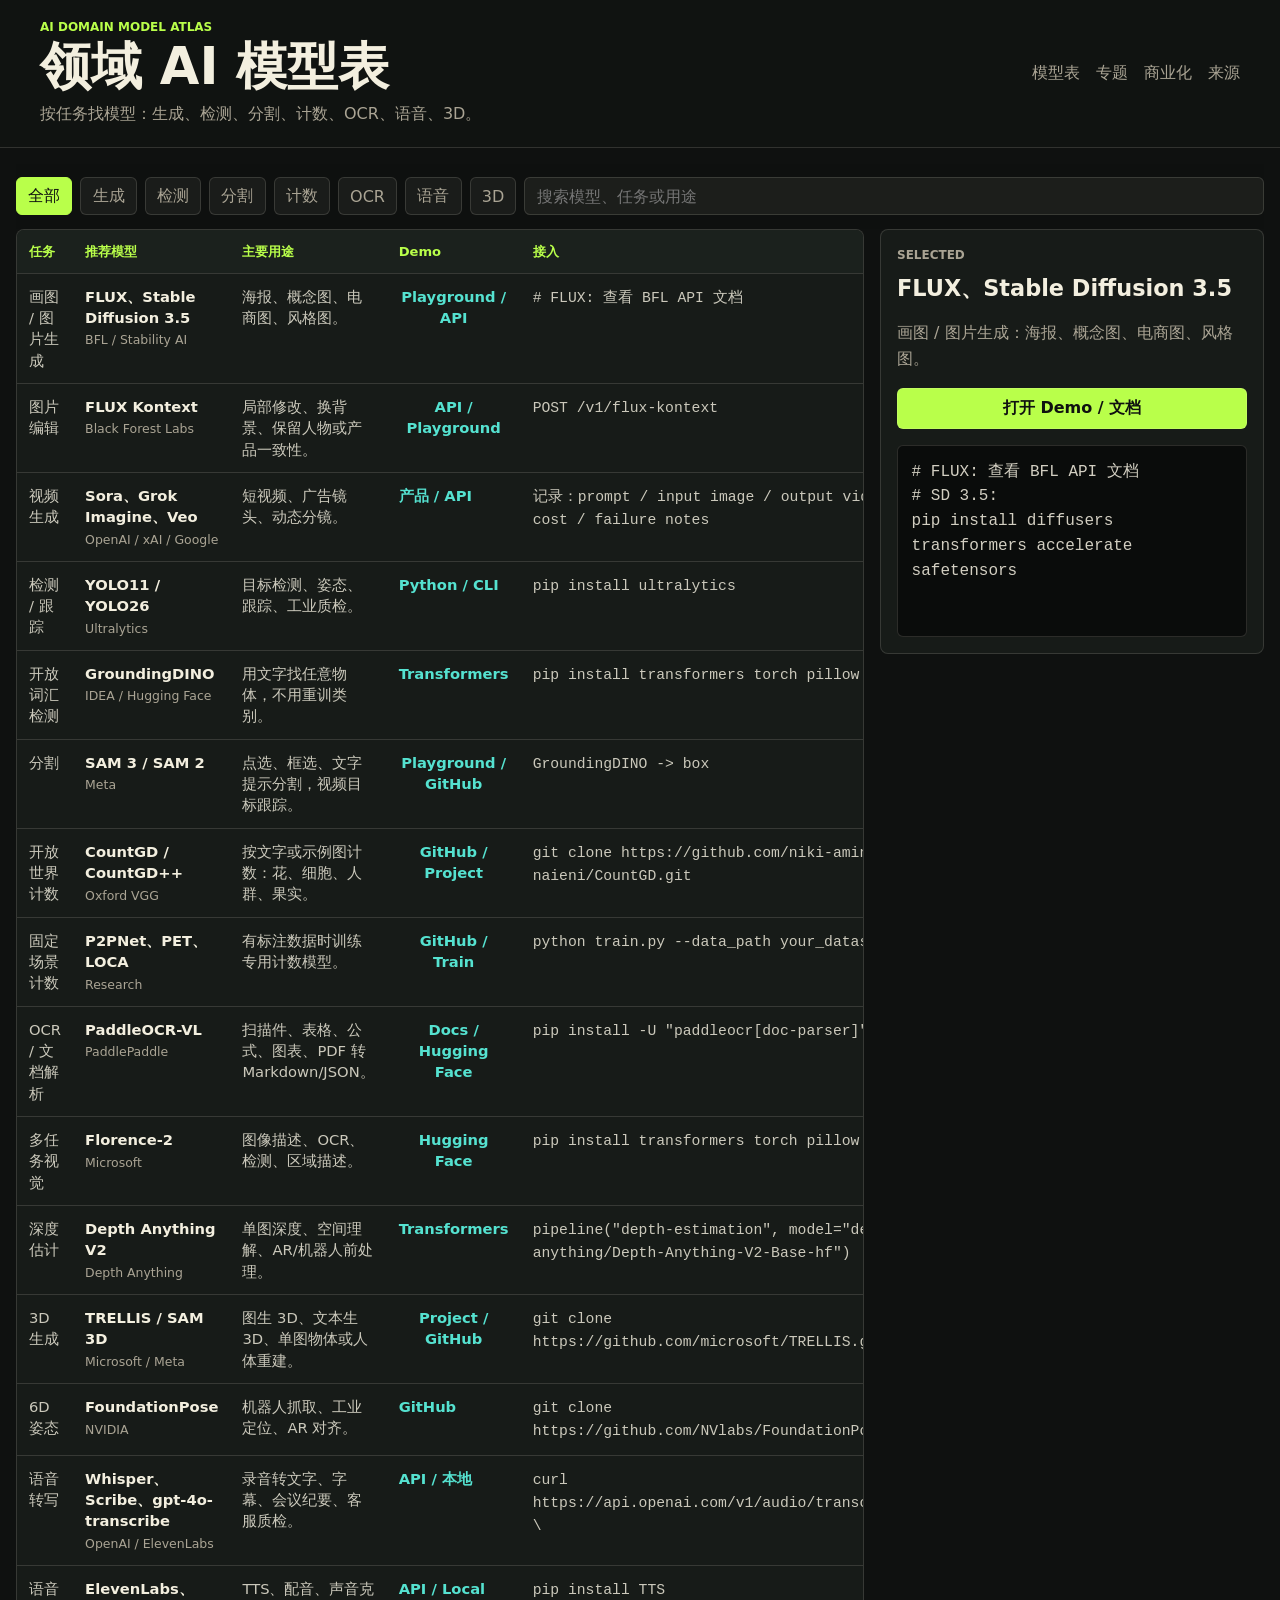
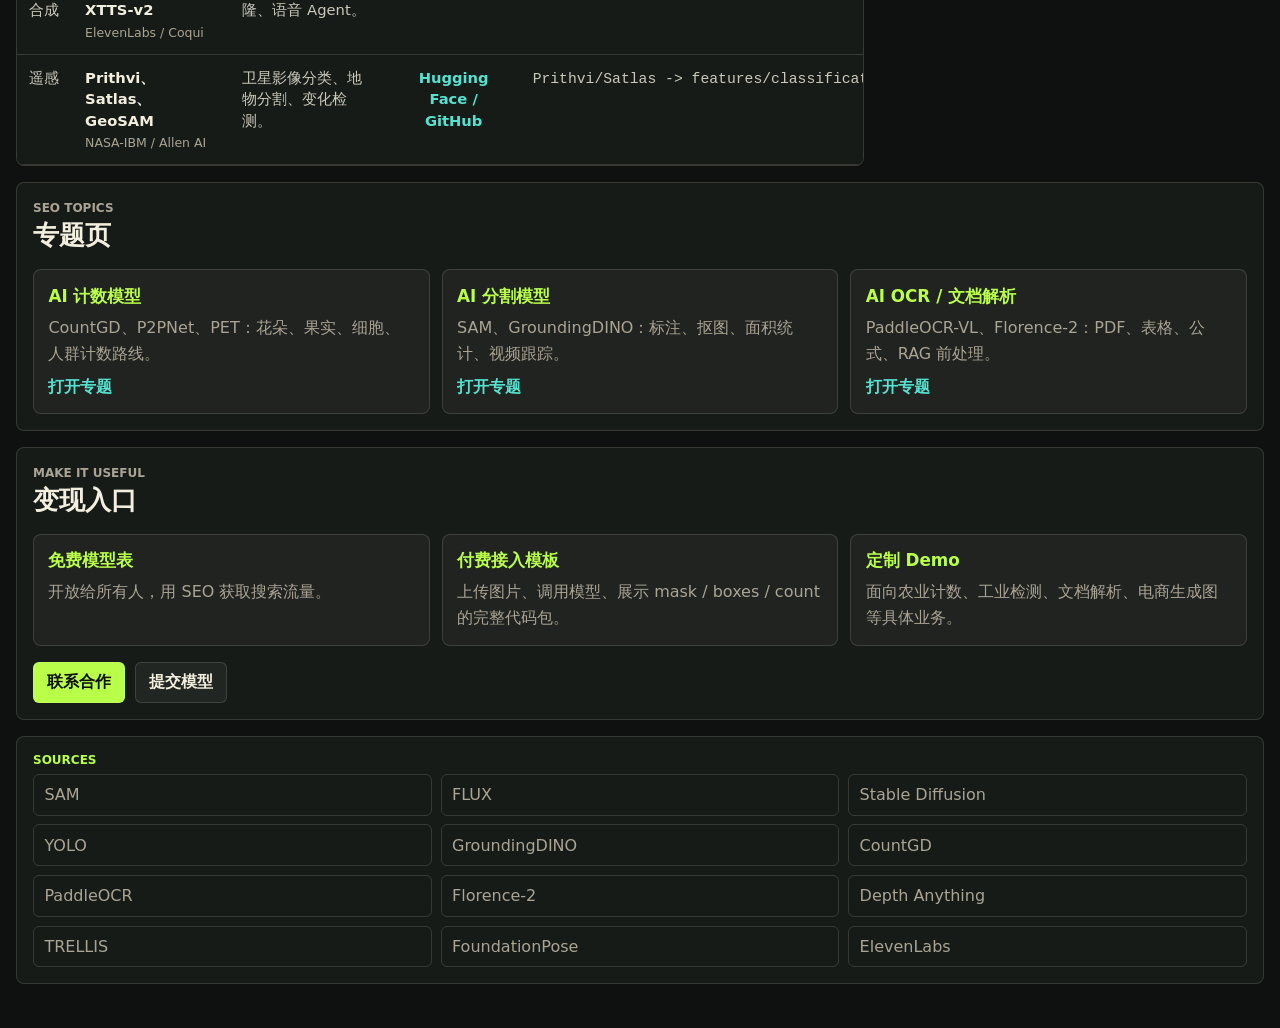
==== index.html @ ab28d650 "Add files via upload" ====
<!doctype html>
<html lang="zh-CN">
  <head>
    <meta charset="UTF-8" />
    <meta name="viewport" content="width=device-width, initial-scale=1.0" />
    <title>AI Domain Model Atlas | 领域 AI 模型与 Demo 导航</title>
    <meta name="description" content="按任务整理画图、分割、计数、OCR、语音、3D、检测等领域 AI 模型，提供 Demo 链接、接入命令和商业化模板入口。" />
    <meta name="keywords" content="AI 模型, 图像分割, AI 计数, SAM, YOLO, CountGD, PaddleOCR, FLUX, Stable Diffusion, 领域模型" />
    <meta property="og:title" content="AI Domain Model Atlas" />
    <meta property="og:description" content="一个面向开发者和产品经理的领域 AI 模型导航：找模型、看 Demo、复制接入命令。" />
    <meta property="og:type" content="website" />
    <meta name="twitter:card" content="summary" />
    <link rel="stylesheet" href="styles.css" />
  </head>
  <body>
    <header class="topbar">
      <div>
        <p class="kicker">AI Domain Model Atlas</p>
        <h1>领域 AI 模型表</h1>
        <p class="subtitle">按任务找模型：生成、检测、分割、计数、OCR、语音、3D。</p>
      </div>
      <nav>
        <a href="#table">模型表</a>
        <a href="#topics">专题</a>
        <a href="#business">商业化</a>
        <a href="#sources">来源</a>
      </nav>
    </header>

    <main>
      <section class="filters" aria-label="筛选">
        <button class="chip active" data-filter="all" type="button">全部</button>
        <button class="chip" data-filter="generate" type="button">生成</button>
        <button class="chip" data-filter="vision" type="button">检测</button>
        <button class="chip" data-filter="segment" type="button">分割</button>
        <button class="chip" data-filter="count" type="button">计数</button>
        <button class="chip" data-filter="document" type="button">OCR</button>
        <button class="chip" data-filter="audio" type="button">语音</button>
        <button class="chip" data-filter="3d" type="button">3D</button>
        <input id="search" type="search" placeholder="搜索模型、任务或用途" />
      </section>

      <section class="layout">
        <div class="table-card" id="table">
          <table>
            <thead>
              <tr>
                <th>任务</th>
                <th>推荐模型</th>
                <th>主要用途</th>
                <th>Demo</th>
                <th>接入</th>
              </tr>
            </thead>
            <tbody id="rows">
              <tr>
                <td colspan="5">正在加载模型数据...</td>
              </tr>
            </tbody>
          </table>
        </div>

        <aside class="detail" id="detail">
          <p class="kicker">Selected</p>
          <h2 id="detailTitle">选择一个模型</h2>
          <p id="detailText">点击表格里的 Demo 查看官方入口和最小接入命令。</p>
          <a class="primary" id="demoLink" href="#" target="_blank" rel="noreferrer">打开 Demo / 文档</a>
          <pre id="commandBox">选择一行后显示命令。</pre>
        </aside>
      </section>

      <section class="business" id="topics">
        <div>
          <p class="kicker">SEO topics</p>
          <h2>专题页</h2>
        </div>
        <div class="business-grid">
          <article>
            <h3>AI 计数模型</h3>
            <p>CountGD、P2PNet、PET：花朵、果实、细胞、人群计数路线。</p>
            <a class="text-link" href="counting.html">打开专题</a>
          </article>
          <article>
            <h3>AI 分割模型</h3>
            <p>SAM、GroundingDINO：标注、抠图、面积统计、视频跟踪。</p>
            <a class="text-link" href="segmentation.html">打开专题</a>
          </article>
          <article>
            <h3>AI OCR / 文档解析</h3>
            <p>PaddleOCR-VL、Florence-2：PDF、表格、公式、RAG 前处理。</p>
            <a class="text-link" href="ocr.html">打开专题</a>
          </article>
        </div>
      </section>

      <section class="business" id="business">
        <div>
          <p class="kicker">Make it useful</p>
          <h2>变现入口</h2>
        </div>
        <div class="business-grid">
          <article>
            <h3>免费模型表</h3>
            <p>开放给所有人，用 SEO 获取搜索流量。</p>
          </article>
          <article>
            <h3>付费接入模板</h3>
            <p>上传图片、调用模型、展示 mask / boxes / count 的完整代码包。</p>
          </article>
          <article>
            <h3>定制 Demo</h3>
            <p>面向农业计数、工业检测、文档解析、电商生成图等具体业务。</p>
          </article>
        </div>
        <div class="cta">
          <a class="primary" href="mailto:hello@example.com?subject=AI%20Model%20Atlas%20合作">联系合作</a>
          <a class="secondary" href="mailto:hello@example.com?subject=提交模型">提交模型</a>
        </div>
      </section>

      <section class="sources" id="sources">
        <p class="kicker">Sources</p>
        <div id="sourceList"></div>
      </section>
    </main>

    <script src="script.js"></script>
  </body>
</html>
---- styles.css ----
:root {
  --bg: #0f1110;
  --panel: #171b18;
  --line: rgba(244, 240, 223, 0.14);
  --text: #f3efdf;
  --muted: #aaa494;
  --green: #b9ff4a;
  --cyan: #55e2d0;
}

* { box-sizing: border-box; }

body {
  margin: 0;
  background: var(--bg);
  color: var(--text);
  font-family: system-ui, -apple-system, BlinkMacSystemFont, "Segoe UI", "Microsoft YaHei", sans-serif;
}

a { color: inherit; text-decoration: none; }
button, input { font: inherit; }
code, pre { font-family: "Cascadia Code", Consolas, monospace; }

.topbar {
  display: flex;
  justify-content: space-between;
  gap: 1rem;
  padding: 1.25rem clamp(1rem, 4vw, 2.5rem);
  border-bottom: 1px solid var(--line);
  background: #101311;
}

.topbar h1 {
  margin: 0;
  font-size: clamp(1.8rem, 4vw, 3.6rem);
  line-height: 1;
}

.subtitle {
  max-width: 42rem;
  margin: 0.55rem 0 0;
  color: var(--muted);
  line-height: 1.6;
}

.topbar nav {
  display: flex;
  align-items: center;
  gap: 1rem;
  color: var(--muted);
}

.topbar nav a:hover { color: var(--green); }

.hero {
  display: flex;
  justify-content: space-between;
  gap: 1.5rem;
  align-items: end;
  padding: clamp(1.4rem, 5vw, 3.4rem) 0 1.4rem;
}

.hero h2,
.section-head h2,
.contact-cta h2 {
  margin: 0;
  font-size: clamp(2rem, 5vw, 4.2rem);
  line-height: 1.05;
}

.hero p,
.pricing p,
.contact-cta p {
  max-width: 48rem;
  color: var(--muted);
  line-height: 1.7;
}

.hero-actions {
  display: flex;
  gap: 0.65rem;
  flex-wrap: wrap;
  justify-content: flex-end;
  min-width: 16rem;
}

.kicker {
  margin: 0 0 0.45rem;
  color: var(--green);
  font-size: 0.75rem;
  font-weight: 800;
  text-transform: uppercase;
}

main {
  width: min(1440px, calc(100% - 2rem));
  margin: 0 auto;
  padding: 1rem 0 3rem;
}

.filters {
  position: sticky;
  top: 0;
  z-index: 5;
  display: flex;
  flex-wrap: wrap;
  gap: 0.5rem;
  padding: 0.85rem 0;
  background: rgba(15, 17, 16, 0.92);
  backdrop-filter: blur(12px);
}

.chip,
.filters input,
.primary,
.secondary {
  min-height: 2.35rem;
  border: 1px solid var(--line);
  border-radius: 6px;
}

.chip {
  padding: 0.4rem 0.7rem;
  background: rgba(244, 240, 223, 0.05);
  color: var(--muted);
  cursor: pointer;
}

.chip.active,
.chip:hover {
  color: #0f1110;
  background: var(--green);
  border-color: var(--green);
}

.filters input {
  flex: 1;
  min-width: 14rem;
  padding: 0.4rem 0.7rem;
  background: rgba(244, 240, 223, 0.06);
  color: var(--text);
  outline: 0;
}

.layout {
  display: grid;
  grid-template-columns: minmax(0, 1fr) 24rem;
  gap: 1rem;
  align-items: start;
}

.table-card,
.detail,
.business,
.sources {
  border: 1px solid var(--line);
  border-radius: 8px;
  background: var(--panel);
}

.table-card {
  overflow-x: auto;
}

table {
  width: 100%;
  min-width: 880px;
  border-collapse: collapse;
}

th,
td {
  padding: 0.75rem;
  border-bottom: 1px solid var(--line);
  text-align: left;
  vertical-align: top;
  line-height: 1.45;
}

th {
  color: var(--green);
  font-size: 0.82rem;
  background: #1b211d;
}

td {
  color: rgba(243, 239, 223, 0.82);
  font-size: 0.92rem;
}

tr.hidden { display: none; }
tbody tr:hover { background: rgba(244, 240, 223, 0.045); }

.model {
  display: block;
  color: var(--text);
  font-weight: 800;
}

.provider {
  display: block;
  margin-top: 0.2rem;
  color: var(--muted);
  font-size: 0.78rem;
}

.demo {
  border: 0;
  padding: 0;
  background: transparent;
  color: var(--cyan);
  cursor: pointer;
  font-weight: 800;
}

.detail {
  position: sticky;
  top: 4.4rem;
  padding: 1rem;
}

.detail h2 {
  margin: 0 0 0.7rem;
  font-size: 1.4rem;
}

.detail p {
  color: var(--muted);
  line-height: 1.65;
}

.primary {
  display: flex;
  align-items: center;
  justify-content: center;
  margin: 1rem 0;
  padding: 0.55rem 0.8rem;
  color: #0f1110;
  background: var(--green);
  font-weight: 900;
}

.secondary {
  display: flex;
  align-items: center;
  justify-content: center;
  padding: 0.55rem 0.8rem;
  color: var(--text);
  background: rgba(244, 240, 223, 0.05);
  font-weight: 800;
}

.secondary:hover {
  color: var(--green);
  border-color: var(--green);
}

pre {
  overflow: auto;
  min-height: 12rem;
  margin: 0;
  padding: 0.85rem;
  border: 1px solid var(--line);
  border-radius: 6px;
  background: #0a0c0b;
  color: rgba(243, 239, 223, 0.86);
  line-height: 1.55;
  white-space: pre-wrap;
}

.pricing,
.contact-cta {
  margin-top: 1rem;
  padding: 1rem;
  border: 1px solid var(--line);
  border-radius: 8px;
  background: var(--panel);
}

.section-head {
  margin-bottom: 1rem;
}

.pricing-grid {
  display: grid;
  grid-template-columns: repeat(3, minmax(0, 1fr));
  gap: 0.75rem;
}

.pricing-grid article {
  padding: 1rem;
  border: 1px solid var(--line);
  border-radius: 8px;
  background: rgba(244, 240, 223, 0.04);
}

.pricing-grid h3 {
  margin: 0 0 0.45rem;
  font-size: 1.05rem;
}

.pricing-grid a {
  display: inline-flex;
  margin-top: 0.35rem;
  color: var(--cyan);
  font-weight: 800;
}

.contact-cta {
  display: flex;
  align-items: center;
  justify-content: space-between;
  gap: 1rem;
}

.contact-cta .primary {
  min-width: 9rem;
  margin: 0;
}

.sources {
  margin-top: 1rem;
  padding: 1rem;
}

.business {
  display: grid;
  gap: 1rem;
  margin-top: 1rem;
  padding: 1rem;
}

.business h2 {
  margin: 0;
  font-size: 1.6rem;
}

.business-grid {
  display: grid;
  grid-template-columns: repeat(3, minmax(0, 1fr));
  gap: 0.75rem;
}

.business article {
  padding: 0.9rem;
  border: 1px solid var(--line);
  border-radius: 8px;
  background: rgba(244, 240, 223, 0.04);
}

.business h3 {
  margin: 0 0 0.45rem;
  color: var(--green);
  font-size: 1.05rem;
}

.business p {
  margin: 0;
  color: var(--muted);
  line-height: 1.6;
}

.cta {
  display: flex;
  flex-wrap: wrap;
  gap: 0.65rem;
}

.cta .primary {
  margin: 0;
}

.text-link {
  display: inline-flex;
  margin-top: 0.7rem;
  color: var(--cyan);
  font-weight: 800;
}

.text-link:hover {
  color: var(--green);
}

#sourceList {
  display: grid;
  grid-template-columns: repeat(3, minmax(0, 1fr));
  gap: 0.55rem;
}

#sourceList a {
  display: block;
  padding: 0.65rem;
  border: 1px solid var(--line);
  border-radius: 6px;
  color: var(--muted);
}

#sourceList a:hover {
  color: var(--green);
}

@media (max-width: 980px) {
  .hero,
  .contact-cta {
    align-items: stretch;
    flex-direction: column;
  }

  .hero-actions {
    justify-content: flex-start;
    min-width: 0;
  }

  .layout {
    grid-template-columns: 1fr;
  }

  .detail {
    position: static;
  }

  #sourceList {
    grid-template-columns: repeat(2, minmax(0, 1fr));
  }

  .pricing-grid {
    grid-template-columns: 1fr;
  }

  .business-grid {
    grid-template-columns: 1fr;
  }
}

@media (max-width: 640px) {
  .topbar {
    flex-direction: column;
  }

  .topbar nav {
    justify-content: space-between;
  }

  .hero-actions {
    flex-direction: column;
  }

  #sourceList {
    grid-template-columns: 1fr;
  }
}
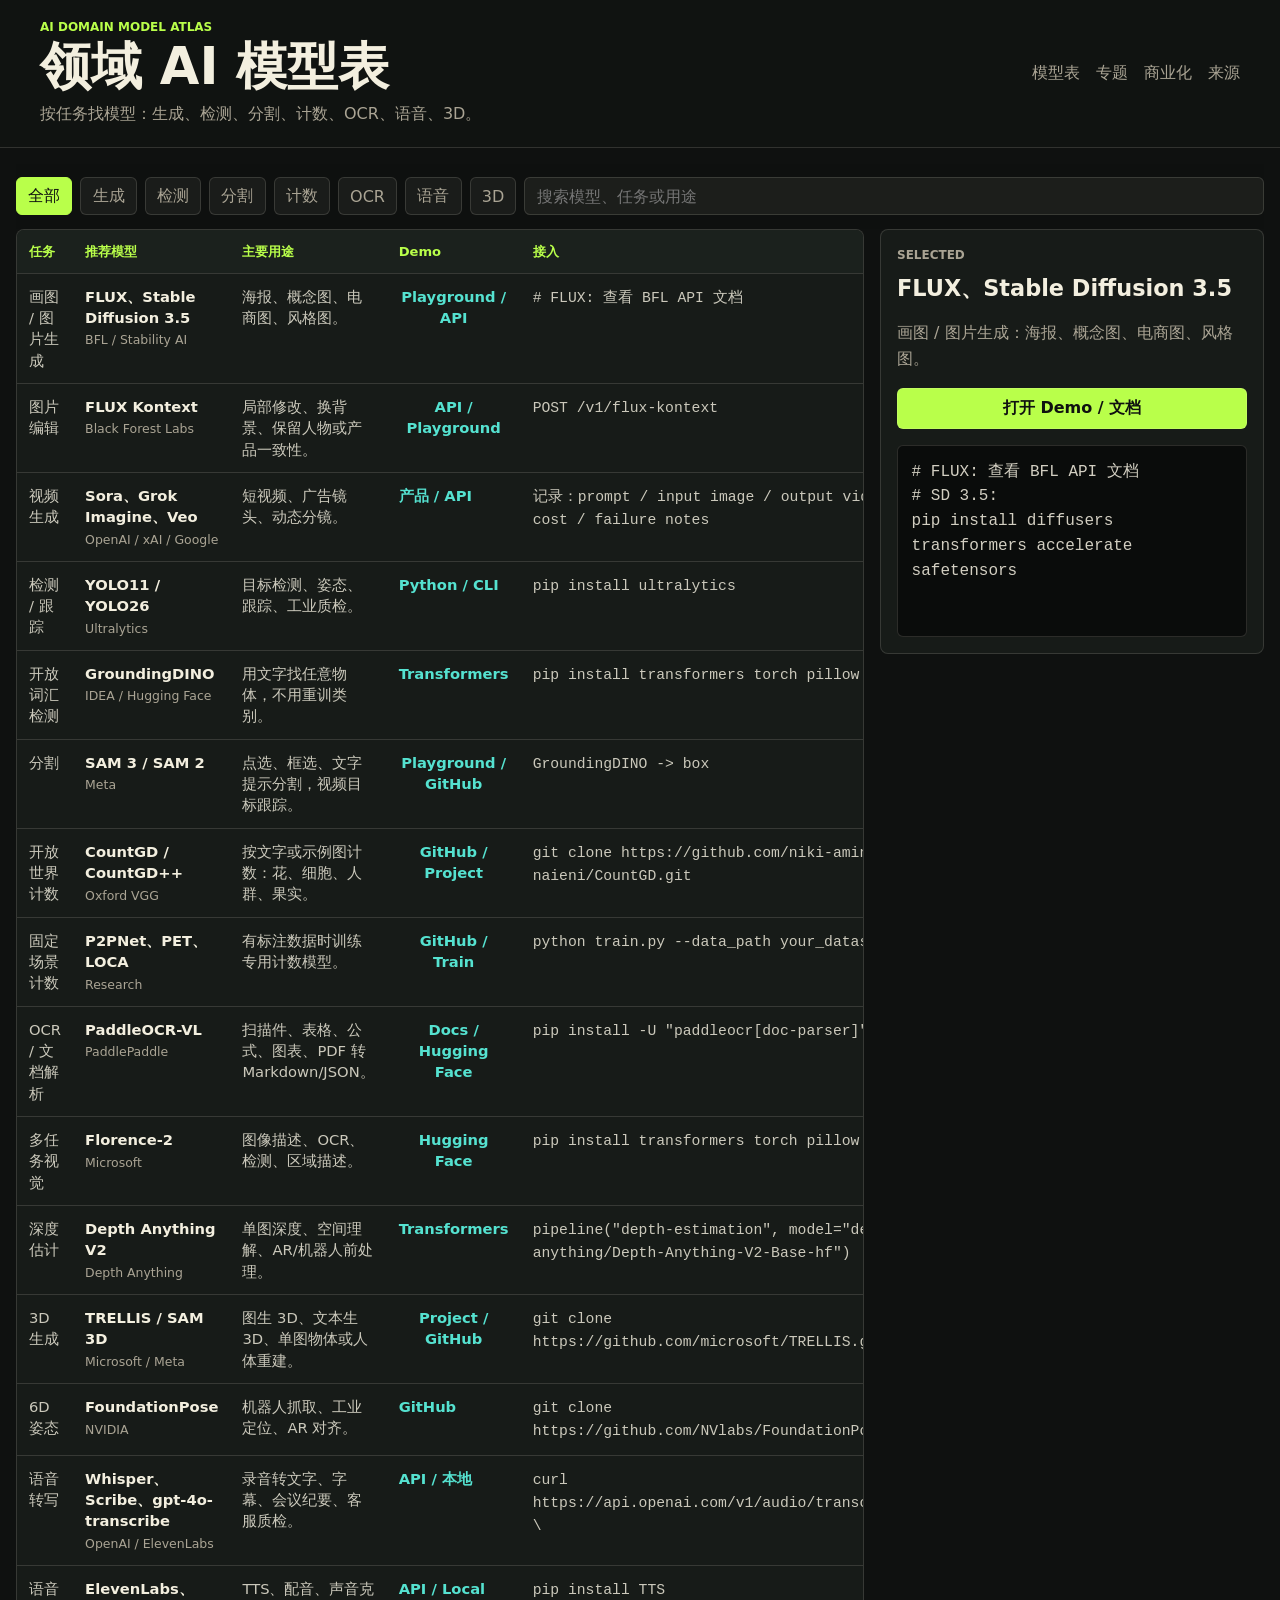
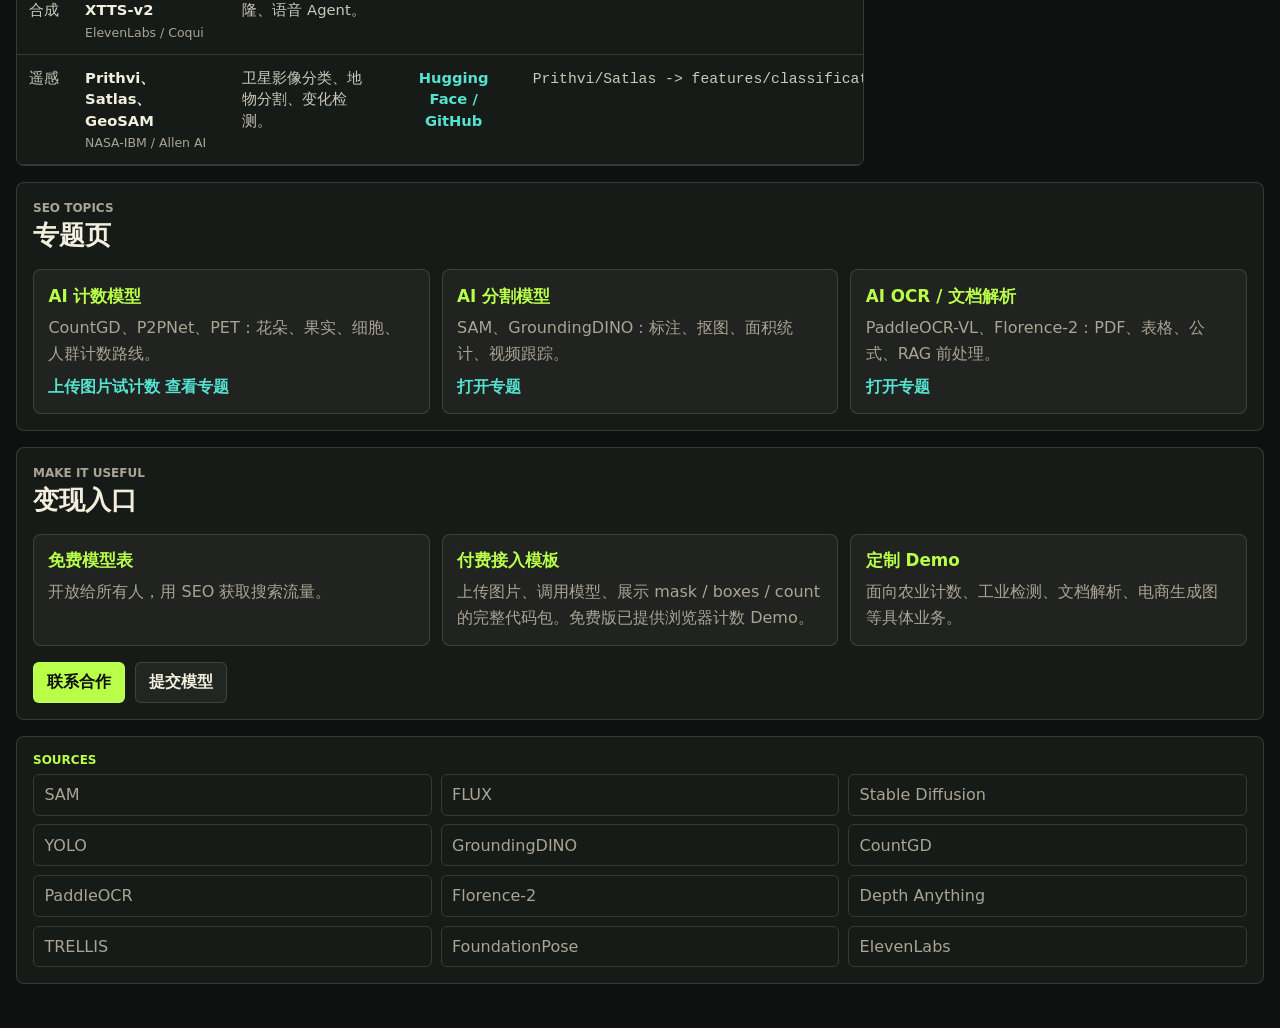
==== commit e90057f1: "Add files via upload" ====
--- a/index.html
+++ b/index.html
@@ -78,7 +78,8 @@
           <article>
             <h3>AI 计数模型</h3>
             <p>CountGD、P2PNet、PET：花朵、果实、细胞、人群计数路线。</p>
-            <a class="text-link" href="counting.html">打开专题</a>
+            <a class="text-link" href="counting-demo.html">上传图片试计数</a>
+            <a class="text-link" href="counting.html">查看专题</a>
           </article>
           <article>
             <h3>AI 分割模型</h3>
@@ -105,7 +106,7 @@
           </article>
           <article>
             <h3>付费接入模板</h3>
-            <p>上传图片、调用模型、展示 mask / boxes / count 的完整代码包。</p>
+            <p>上传图片、调用模型、展示 mask / boxes / count 的完整代码包。免费版已提供浏览器计数 Demo。</p>
           </article>
           <article>
             <h3>定制 Demo</h3>
--- a/styles.css
+++ b/styles.css
@@ -323,6 +323,106 @@
   padding: 1rem;
 }
 
+.demo-workbench {
+  display: grid;
+  grid-template-columns: 22rem minmax(0, 1fr);
+  gap: 1rem;
+}
+
+.demo-controls,
+.demo-stage,
+.result-panel {
+  border: 1px solid var(--line);
+  border-radius: 8px;
+  background: var(--panel);
+}
+
+.demo-controls {
+  display: grid;
+  gap: 0.9rem;
+  align-self: start;
+  padding: 1rem;
+}
+
+.demo-controls label {
+  display: grid;
+  gap: 0.4rem;
+  color: var(--muted);
+}
+
+.demo-controls input[type="file"],
+.demo-controls input[type="text"],
+.demo-controls input[type="range"] {
+  width: 100%;
+}
+
+.demo-controls input[type="text"] {
+  min-height: 2.35rem;
+  padding: 0.45rem 0.65rem;
+  border: 1px solid var(--line);
+  border-radius: 6px;
+  background: rgba(244, 240, 223, 0.06);
+  color: var(--text);
+}
+
+.small-note {
+  margin: 0;
+  color: var(--muted);
+  font-size: 0.9rem;
+  line-height: 1.6;
+}
+
+.demo-stage {
+  display: grid;
+  grid-template-columns: minmax(0, 1fr) 20rem;
+  gap: 1rem;
+  padding: 1rem;
+}
+
+.canvas-wrap {
+  overflow: auto;
+  border: 1px solid var(--line);
+  border-radius: 8px;
+  background: #0a0c0b;
+}
+
+#canvas {
+  display: block;
+  max-width: 100%;
+  height: auto;
+}
+
+.result-panel {
+  padding: 1rem;
+}
+
+.result-panel h2 {
+  margin: 0 0 0.8rem;
+  font-size: 1.35rem;
+}
+
+#countList {
+  display: grid;
+  gap: 0.5rem;
+  margin-bottom: 0.8rem;
+}
+
+.count-pill {
+  display: flex;
+  align-items: center;
+  justify-content: space-between;
+  gap: 1rem;
+  padding: 0.55rem 0.7rem;
+  border: 1px solid var(--line);
+  border-radius: 6px;
+  background: rgba(244, 240, 223, 0.05);
+}
+
+.count-pill strong {
+  color: var(--green);
+  font-size: 1.25rem;
+}
+
 .business {
   display: grid;
   gap: 1rem;
@@ -430,6 +530,11 @@
   .business-grid {
     grid-template-columns: 1fr;
   }
+
+  .demo-workbench,
+  .demo-stage {
+    grid-template-columns: 1fr;
+  }
 }
 
 @media (max-width: 640px) {
